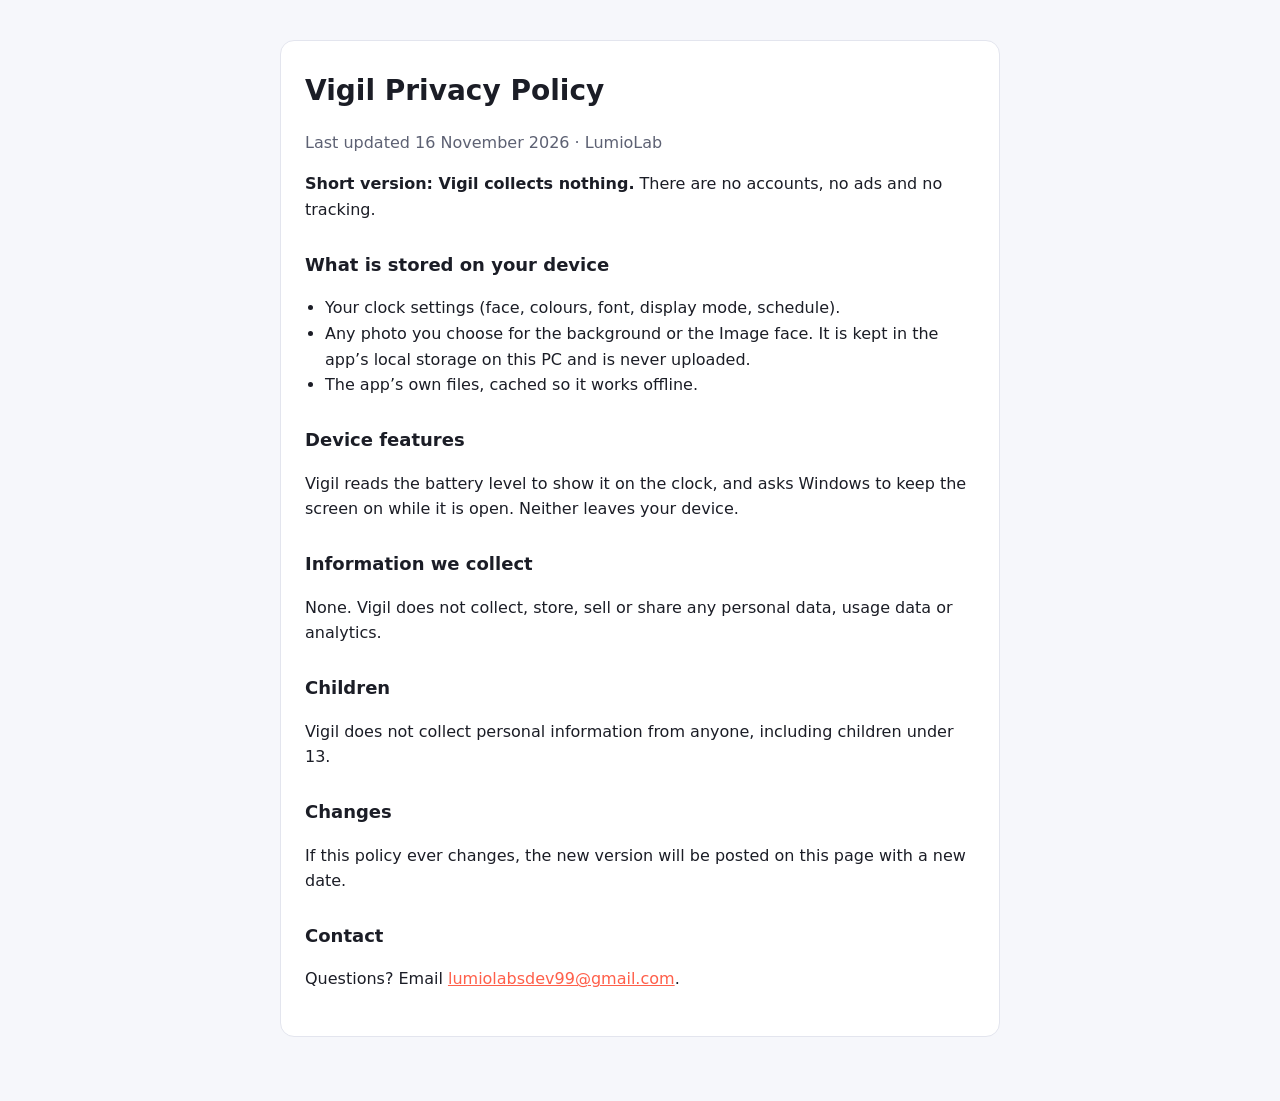
==== privacy.html @ 0aa7722d "Vigil for Windows 1.0.0" ====
<!doctype html>
<html lang="en"><head><meta charset="utf-8"><meta name="viewport" content="width=device-width,initial-scale=1">
<title>Vigil Privacy Policy</title>
<style>
:root{--bg:#f6f7fb;--card:#fff;--text:#1b1d26;--muted:#5d6173;--line:#e3e5ee;--accent:#ff5f4a;color-scheme:light dark}
@media (prefers-color-scheme:dark){:root{--bg:#0e0f13;--card:#16171d;--text:#ececf1;--muted:#9a9db0;--line:#2a2c34}}
body{margin:0;background:var(--bg);color:var(--text);font:16px/1.6 "Segoe UI Variable Text","Segoe UI",system-ui,-apple-system,sans-serif}
main{max-width:720px;margin:0 auto;padding:40px 16px 64px}
.card{background:var(--card);border:1px solid var(--line);border-radius:14px;padding:28px 24px}
h1{font-size:28px;margin:0 0 4px}h2{font-size:18px;margin:28px 0 6px}
.muted{color:var(--muted)}a{color:var(--accent)}ul{padding-left:20px}
</style></head><body><main><div class="card">
<h1>Vigil Privacy Policy</h1>
<p class="muted">Last updated 16 November 2026 · LumioLab</p>
<p><strong>Short version: Vigil collects nothing.</strong> There are no accounts, no ads and no tracking.</p>
<h2>What is stored on your device</h2>
<ul><li>Your clock settings (face, colours, font, display mode, schedule).</li>
<li>Any photo you choose for the background or the Image face. It is kept in the app’s local storage on this PC and is never uploaded.</li>
<li>The app’s own files, cached so it works offline.</li></ul>
<h2>Device features</h2>
<p>Vigil reads the battery level to show it on the clock, and asks Windows to keep the screen on while it is open. Neither leaves your device.</p>
<h2>Information we collect</h2>
<p>None. Vigil does not collect, store, sell or share any personal data, usage data or analytics.</p>
<h2>Children</h2>
<p>Vigil does not collect personal information from anyone, including children under 13.</p>
<h2>Changes</h2>
<p>If this policy ever changes, the new version will be posted on this page with a new date.</p>
<h2>Contact</h2>
<p>Questions? Email <a href="mailto:lumiolabsdev99@gmail.com">lumiolabsdev99@gmail.com</a>.</p>
</div></main></body></html>
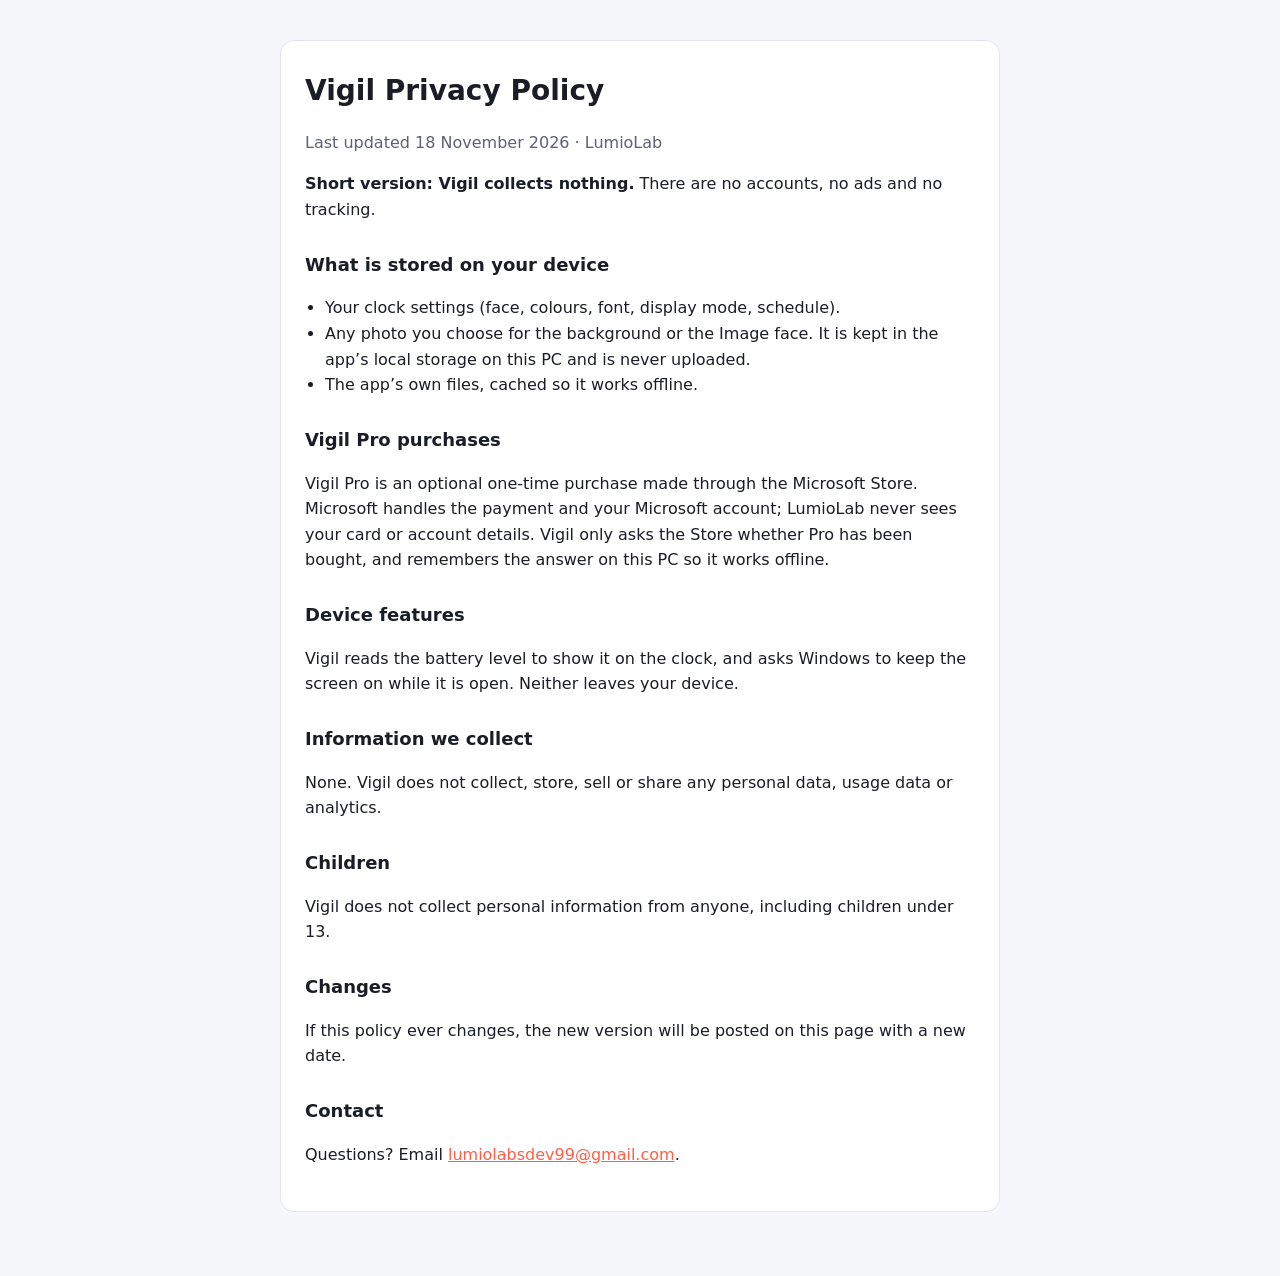
==== commit 5e1a272c: "Vigil 1.1.0: Vigil Pro one-time unlock" ====
--- a/privacy.html
+++ b/privacy.html
@@ -11,12 +11,14 @@
 .muted{color:var(--muted)}a{color:var(--accent)}ul{padding-left:20px}
 </style></head><body><main><div class="card">
 <h1>Vigil Privacy Policy</h1>
-<p class="muted">Last updated 16 November 2026 · LumioLab</p>
+<p class="muted">Last updated 18 November 2026 · LumioLab</p>
 <p><strong>Short version: Vigil collects nothing.</strong> There are no accounts, no ads and no tracking.</p>
 <h2>What is stored on your device</h2>
 <ul><li>Your clock settings (face, colours, font, display mode, schedule).</li>
 <li>Any photo you choose for the background or the Image face. It is kept in the app’s local storage on this PC and is never uploaded.</li>
 <li>The app’s own files, cached so it works offline.</li></ul>
+<h2>Vigil Pro purchases</h2>
+<p>Vigil Pro is an optional one-time purchase made through the Microsoft Store. Microsoft handles the payment and your Microsoft account; LumioLab never sees your card or account details. Vigil only asks the Store whether Pro has been bought, and remembers the answer on this PC so it works offline.</p>
 <h2>Device features</h2>
 <p>Vigil reads the battery level to show it on the clock, and asks Windows to keep the screen on while it is open. Neither leaves your device.</p>
 <h2>Information we collect</h2>
